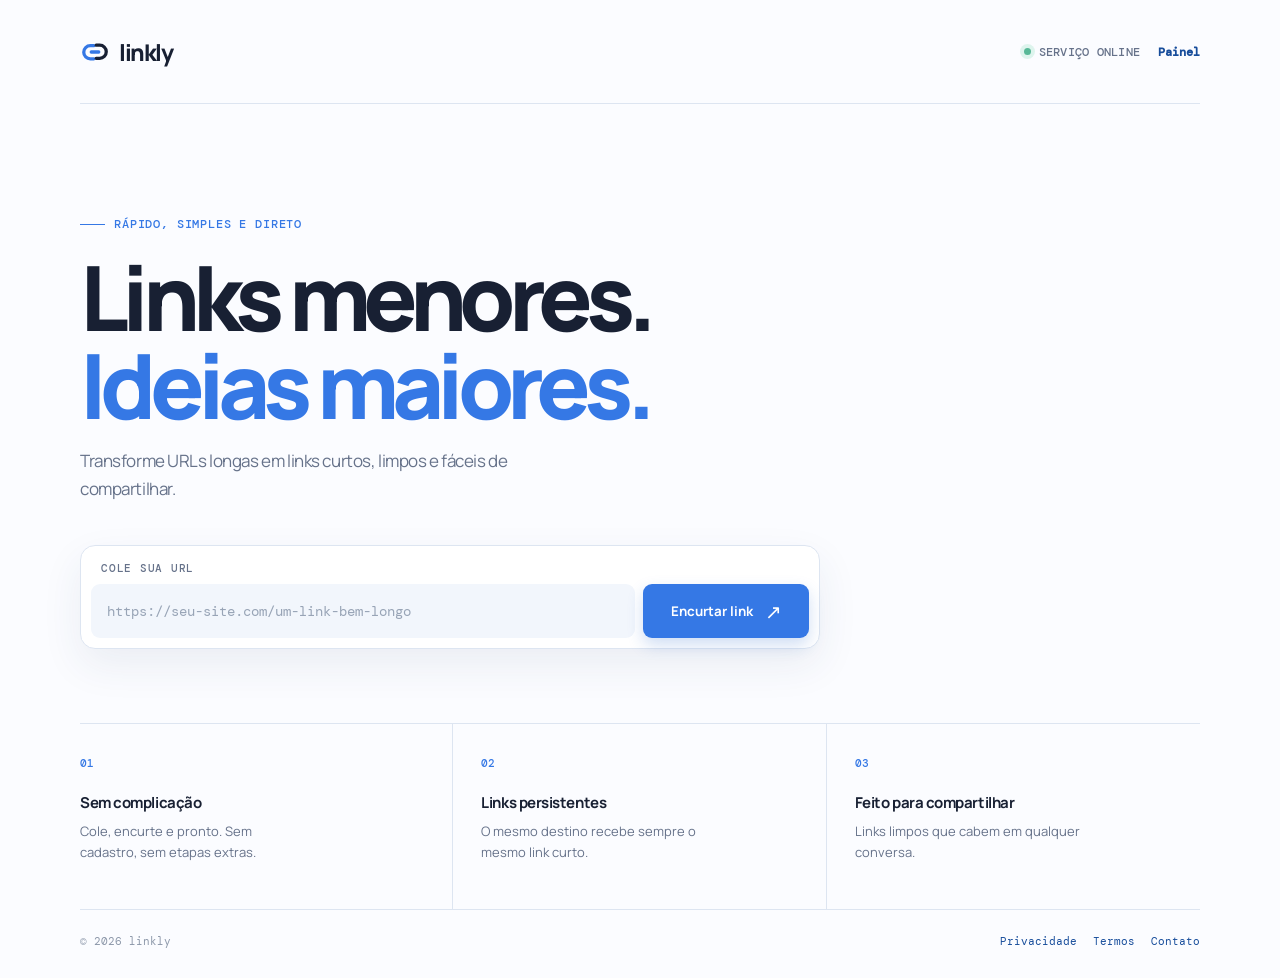
==== encurtador-url/src/main/resources/static/index.html @ 8646ec0a "Prepare Linkly for deployment" ====
<!doctype html>
<html lang="pt-BR">
  <head>
    <meta charset="UTF-8" />
    <meta name="viewport" content="width=device-width, initial-scale=1.0" />
    <meta name="description" content="Encurte links longos em segundos." />
    <title>linkly — Encurtador de links</title>
    <link rel="icon" href="logo.svg" type="image/svg+xml" />
    <link rel="preconnect" href="https://fonts.googleapis.com" />
    <link rel="preconnect" href="https://fonts.gstatic.com" crossorigin />
    <link href="https://fonts.googleapis.com/css2?family=DM+Mono:wght@400;500&family=Manrope:wght@400;500;600;700;800&display=swap" rel="stylesheet" />
    <link rel="stylesheet" href="styles.css" />
  </head>
  <body>
    <aside class="ad-rail ad-rail-left" aria-label="Espaço reservado para publicidade">Publicidade</aside>
    <aside class="ad-rail ad-rail-right" aria-label="Espaço reservado para publicidade">Publicidade</aside>
    <main class="page-shell">
      <nav class="nav" aria-label="Navegação principal">
        <a class="brand" href="/" aria-label="Linkly — início"><img class="brand-mark" src="logo.svg" alt="" />linkly</a>
        <span class="nav-tools"><span class="nav-status"><i></i> serviço online</span><a class="panel-link" href="painel.html">Painel</a></span>
      </nav>

      <section class="hero" aria-labelledby="page-title">
        <div class="hero-copy">
          <div class="eyebrow"><span></span> rápido, simples e direto</div>
          <h1 id="page-title">Links menores.<br /><em>Ideias maiores.</em></h1>
          <p class="intro">Transforme URLs longas em links curtos, limpos e fáceis de compartilhar.</p>

          <form id="shorten-form" class="shorten-card" novalidate>
            <label for="url">Cole sua URL</label>
            <div class="input-row">
              <input id="url" name="url" type="url" inputmode="url" autocomplete="url" placeholder="https://seu-site.com/um-link-bem-longo" required />
              <button id="submit-button" type="submit">
                <span class="button-label">Encurtar link</span>
                <span class="loading-orbit" aria-hidden="true"><i></i><i></i><i></i></span>
                <b class="button-icon" aria-hidden="true">↗</b>
              </button>
            </div>
            <p id="form-message" class="form-message" aria-live="polite"></p>
          </form>
        </div>

        <section id="result" class="result-card" hidden aria-live="polite">
          <div class="result-heading">
            <span class="success-icon">✓</span>
            <div><strong>Seu link está pronto</strong><small>Copie e compartilhe onde quiser.</small></div>
          </div>
          <div class="result-link-row">
            <a id="short-link" href="#" target="_blank" rel="noopener noreferrer"></a>
            <button id="copy-button" type="button" aria-label="Copiar link encurtado"><span>Copiar</span><span class="copy-icon" aria-hidden="true">⧉</span></button>
          </div>
          <a id="original-link" class="original-link" href="#" target="_blank" rel="noopener noreferrer"></a>
        </section>
      </section>

      <section class="benefits" aria-label="Benefícios">
        <article><span>01</span><h2>Sem complicação</h2><p>Cole, encurte e pronto. Sem cadastro, sem etapas extras.</p></article>
        <article><span>02</span><h2>Links persistentes</h2><p>O mesmo destino recebe sempre o mesmo link curto.</p></article>
        <article><span>03</span><h2>Feito para compartilhar</h2><p>Links limpos que cabem em qualquer conversa.</p></article>
      </section>
      <footer><span>© <span id="year"></span> linkly</span><span class="footer-links"><a href="privacidade.html">Privacidade</a><a href="termos.html">Termos</a><a href="contato.html">Contato</a></span></footer>
    </main>
    <script src="app.js"></script>
  </body>
</html>
---- encurtador-url/src/main/resources/static/styles.css ----
:root { --ink:#182033; --muted:#66728a; --paper:#fbfcff; --blue:#3578e5; --blue-dark:#174d9b; --blue-pale:#eaf2ff; --line:#dde5f1; --card:#fff; }
* { box-sizing:border-box; } body { margin:0; color:var(--ink); background:var(--paper); font-family:Manrope,Arial,sans-serif; } body::before { position:fixed; inset:0; z-index:-1; content:""; opacity:.42; background-image:radial-gradient(#cad7ea .7px,transparent .7px); background-size:12px 12px; pointer-events:none; }.page-shell { width:min(1120px,calc(100% - 48px)); min-height:100vh; margin:auto; display:flex; flex-direction:column; }.nav { height:104px; display:flex; align-items:center; justify-content:space-between; border-bottom:1px solid var(--line); }.brand { display:inline-flex; align-items:center; gap:9px; color:var(--ink); font-size:23px; font-weight:800; letter-spacing:-1.4px; text-decoration:none; }.brand-mark { width:30px; height:30px; display:block; }.nav-status { display:flex; align-items:center; gap:8px; color:var(--muted); font:500 12px "DM Mono",monospace; letter-spacing:.02em; text-transform:uppercase; }.nav-status i { width:7px; height:7px; border-radius:50%; background:#57b897; box-shadow:0 0 0 4px #ddf4ed; }
.ad-rail { position:fixed; top:50%; z-index:2; width:120px; height:600px; display:grid; place-items:center; color:#a7b0c0; border:1px dashed #d9e0eb; background:rgba(248,250,254,.76); font:500 10px "DM Mono",monospace; letter-spacing:.11em; text-transform:uppercase; transform:translateY(-45%); writing-mode:vertical-rl; }.ad-rail-left { left:max(20px, calc((100vw - 1440px) / 2)); }.ad-rail-right { right:max(20px, calc((100vw - 1440px) / 2)); }
.hero { padding:clamp(64px,9vw,112px) 0 74px; }.eyebrow { display:flex; align-items:center; gap:9px; color:var(--blue); font:500 12px "DM Mono",monospace; letter-spacing:.07em; text-transform:uppercase; }.eyebrow span { width:25px; height:1px; background:var(--blue); }h1 { max-width:760px; margin:21px 0 18px; font-size:clamp(52px,7.4vw,90px); font-weight:800; letter-spacing:-.075em; line-height:.98; }h1 em { color:var(--blue); font-style:normal; }.intro { width:min(100%,490px); margin:0 0 42px; color:var(--muted); font-size:17px; line-height:1.65; letter-spacing:-.025em; }
.shorten-card { max-width:740px; padding:10px; border:1px solid var(--line); border-radius:15px; background:var(--card); box-shadow:0 16px 40px rgba(38,64,107,.08); }label { display:block; margin:5px 10px 9px; color:var(--muted); font:500 11px "DM Mono",monospace; letter-spacing:.07em; text-transform:uppercase; }.input-row { display:flex; gap:8px; }input { min-width:0; flex:1; padding:17px 15px; outline:none; border:1px solid transparent; border-radius:9px; color:var(--ink); background:#f2f6fc; font:400 14px "DM Mono",monospace; transition:border .2s,box-shadow .2s; }input::placeholder { color:#98a4b6; }input:focus { border-color:#7baafb; box-shadow:0 0 0 3px #e5efff; }button { border:0; border-radius:9px; cursor:pointer; font-family:inherit; font-weight:700; transition:transform .2s,background .2s; }button:hover { transform:translateY(-1px); }#submit-button { position:relative; display:flex; min-width:166px; align-items:center; justify-content:center; gap:12px; overflow:hidden; padding:0 18px; color:#fff; background:var(--blue); box-shadow:0 7px 16px rgba(43,104,205,.22); white-space:nowrap; }#submit-button b { font-size:20px; font-weight:500; }.loading-orbit { position:relative; display:none; width:21px; height:21px; animation:orbit 1.2s cubic-bezier(.5,0,.5,1) infinite; }.loading-orbit i { position:absolute; width:5px; height:5px; border-radius:50%; background:#fff; }.loading-orbit i:nth-child(1) { top:0; left:8px; }.loading-orbit i:nth-child(2) { right:0; bottom:3px; opacity:.68; }.loading-orbit i:nth-child(3) { bottom:3px; left:0; opacity:.38; }#submit-button.is-loading { cursor:wait; transform:none; background:#427fe0; }#submit-button.is-loading .button-icon { display:none; }#submit-button.is-loading .loading-orbit { display:block; }.form-message { min-height:0; margin:0 10px; color:#bd4b45; font-size:12px; line-height:1.25; }.form-message:not(:empty) { margin-top:9px; margin-bottom:3px; }
.result-card { max-width:740px; margin-top:17px; padding:18px; border:1px solid #cbdcf6; border-radius:15px; background:#f8fbff; animation:rise .35s ease-out; }.result-heading { display:flex; align-items:center; gap:11px; margin-bottom:15px; }.success-icon { width:28px; height:28px; display:grid; place-items:center; border-radius:50%; color:#fff; background:var(--blue); font-weight:800; }.result-heading strong,.result-heading small { display:block; }.result-heading strong { font-size:14px; }.result-heading small { margin-top:2px; color:var(--muted); font-size:12px; }.result-link-row { display:flex; align-items:center; gap:9px; padding:8px 8px 8px 14px; border:1px solid #e0e7f2; border-radius:10px; background:#fff; }.result-link-row a { overflow:hidden; flex:1; color:var(--blue-dark); font:500 14px "DM Mono",monospace; text-decoration:none; text-overflow:ellipsis; white-space:nowrap; }.result-link-row button { display:flex; align-items:center; gap:7px; padding:10px 12px; color:#fff; background:var(--ink); font-size:12px; }.copy-icon { font-size:17px; }.original-link { display:block; overflow:hidden; margin:12px 2px 0; color:var(--muted); font:400 11px "DM Mono",monospace; text-decoration:none; text-overflow:ellipsis; white-space:nowrap; }
.benefits { display:grid; grid-template-columns:repeat(3,1fr); border-top:1px solid var(--line); }.benefits article { min-height:185px; padding:26px 28px 25px 0; border-right:1px solid var(--line); }.benefits article:not(:first-child) { padding-left:28px; }.benefits article:last-child { border-right:0; }.benefits span { color:var(--blue); font:500 11px "DM Mono",monospace; }.benefits h2 { margin:20px 0 8px; font-size:15px; letter-spacing:-.03em; }.benefits p { max-width:230px; margin:0; color:var(--muted); font-size:13px; line-height:1.6; }footer { display:flex; justify-content:space-between; padding:24px 0 30px; margin-top:auto; border-top:1px solid var(--line); color:#8c97a9; font:400 11px "DM Mono",monospace; }
@keyframes rise { from { opacity:0; transform:translateY(8px); } to { opacity:1; transform:translateY(0); } }@keyframes orbit { to { transform:rotate(360deg); } }
@media (max-width:650px) { .page-shell { width:min(100% - 32px,1120px); }.nav { height:77px; }.nav-status { font-size:10px; }.hero { padding-top:66px; }.input-row { flex-direction:column; }#submit-button { min-height:52px; justify-content:space-between; }.benefits { grid-template-columns:1fr; }.benefits article,.benefits article:not(:first-child) { min-height:0; padding:23px 0; border-right:0; border-bottom:1px solid var(--line); }.benefits article:last-child { border-bottom:0; }.result-link-row { flex-direction:column; align-items:stretch; }.result-link-row a { padding:7px 0; }.result-link-row button { justify-content:center; } }@media (max-width:1320px) { .ad-rail { display:none; } }@media (prefers-reduced-motion:reduce) { *,*::before,*::after { animation-duration:.01ms!important; animation-iteration-count:1!important; transition-duration:.01ms!important; } }
.footer-links { display:flex; gap:16px; }.footer-links a,.legal-content a { color:var(--blue-dark); text-decoration:none; }.footer-links a:hover,.legal-content a:hover { text-decoration:underline; }.back-link { color:var(--blue-dark); font-size:13px; font-weight:700; text-decoration:none; }.legal-shell { width:min(880px,calc(100% - 48px)); }.legal-content { width:min(100%,680px); padding:86px 0 80px; }.legal-content h1 { margin-bottom:14px; }.legal-content h2 { margin:42px 0 10px; font-size:20px; letter-spacing:-.035em; }.legal-content p { color:var(--muted); font-size:15px; line-height:1.75; }.legal-date,.legal-note { color:#8d99ab!important; font:400 12px "DM Mono",monospace; }.contact-content { min-height:calc(100vh - 208px); }.contact-email { display:inline-block; margin:10px 0 20px; color:var(--blue)!important; font-size:clamp(21px,4vw,32px); font-weight:800; letter-spacing:-.045em; }@media (max-width:650px) { .legal-shell { width:min(100% - 32px,880px); }.legal-content { padding:60px 0; }.back-link { font-size:12px; }.footer-links { gap:12px; } }
.nav-tools { display:flex; align-items:center; gap:18px; }.panel-link { color:var(--blue-dark); font:700 12px "DM Mono",monospace; text-decoration:none; }.panel-link:hover { text-decoration:underline; }.panel-intro { padding:76px 0 34px; }.panel-intro h1 { margin-bottom:12px; font-size:clamp(48px,6.5vw,76px); }.panel-intro p { max-width:480px; margin:0; color:var(--muted); line-height:1.65; }.panel-login { max-width:520px; padding:25px; border:1px solid var(--line); border-radius:15px; background:#fff; box-shadow:0 16px 40px rgba(38,64,107,.07); }.panel-login h2,.dashboard-head h2,.table-heading h2 { margin:0; font-size:18px; letter-spacing:-.04em; }.panel-login p { color:var(--muted); font-size:13px; }.panel-login-row { display:flex; gap:8px; }.panel-login-row button { padding:0 22px; color:#fff; background:var(--blue); }.dashboard-head,.table-heading { display:flex; align-items:center; justify-content:space-between; }.dashboard-head { margin:8px 0 18px; }.quiet-button { padding:8px 10px; border:1px solid var(--line); color:var(--blue-dark); background:#fff; font-size:12px; }.metrics-grid { display:grid; grid-template-columns:repeat(2,minmax(0,1fr)); gap:12px; }.metrics-grid article { padding:22px; border:1px solid var(--line); border-radius:13px; background:#fff; }.metrics-grid span,.metrics-grid small { display:block; color:var(--muted); font:500 11px "DM Mono",monospace; }.metrics-grid strong { display:block; margin:10px 0 4px; color:var(--blue); font-size:38px; letter-spacing:-.07em; }.links-table-wrap { margin:18px 0 68px; padding:20px; border:1px solid var(--line); border-radius:13px; background:#fff; }.table-heading { margin-bottom:15px; }.links-table-scroll { overflow:auto; }table { width:100%; min-width:620px; border-collapse:collapse; text-align:left; }th { padding:0 12px 11px; color:#8a96a8; border-bottom:1px solid var(--line); font:500 10px "DM Mono",monospace; letter-spacing:.05em; text-transform:uppercase; }td { max-width:290px; overflow:hidden; padding:13px 12px; border-bottom:1px solid #edf1f6; color:var(--muted); font:400 12px "DM Mono",monospace; text-overflow:ellipsis; white-space:nowrap; }td a { color:var(--blue-dark); font-weight:500; text-decoration:none; }.empty-links { margin:20px 0 0; color:var(--muted); font-size:13px; text-align:center; }@media (max-width:650px) { .nav-tools { gap:10px; }.nav-tools .nav-status { display:none; }.panel-intro { padding-top:58px; }.panel-login-row { flex-direction:column; }.panel-login-row button { min-height:48px; }.metrics-grid { grid-template-columns:1fr; }.links-table-wrap { padding:15px; } }
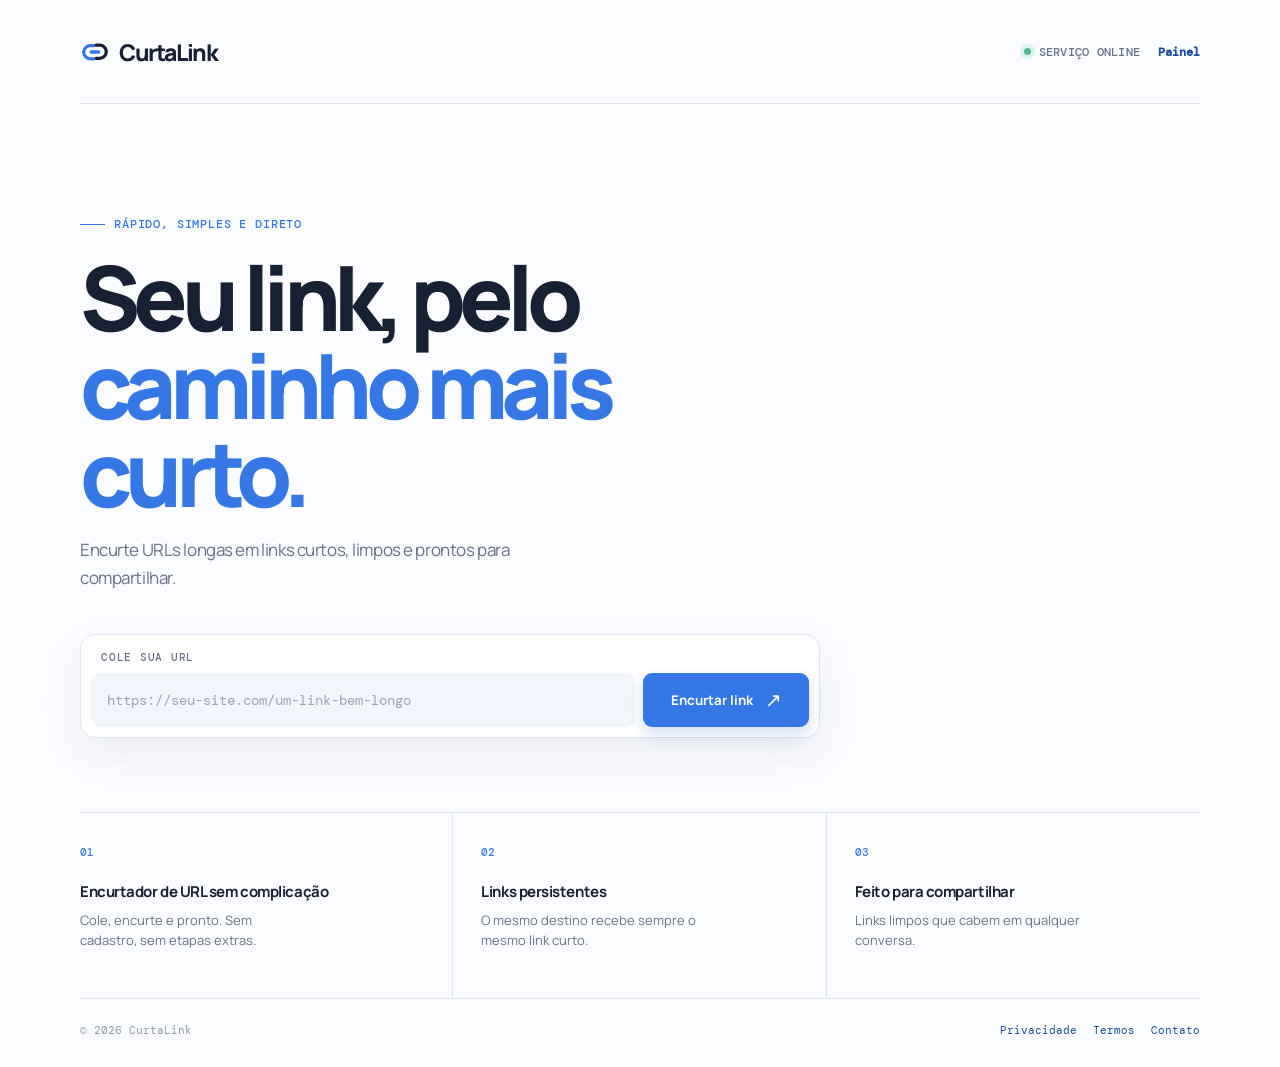
==== commit e2e0271b: "feat: estreia a marca CurtaLink e otimiza SEO" ====
--- a/encurtador-url/src/main/resources/static/index.html
+++ b/encurtador-url/src/main/resources/static/index.html
@@ -3,28 +3,40 @@
   <head>
     <meta charset="UTF-8" />
     <meta name="viewport" content="width=device-width, initial-scale=1.0" />
-    <meta name="description" content="Encurte links longos em segundos." />
-    <title>linkly — Encurtador de links</title>
+    <meta name="description" content="CurtaLink é um encurtador de URL gratuito, rápido e simples para criar links curtos e fáceis de compartilhar." />
+    <meta name="robots" content="index,follow,max-image-preview:large,max-snippet:-1,max-video-preview:-1" />
+    <meta name="theme-color" content="#3578e5" />
+    <meta name="application-name" content="CurtaLink" />
+    <meta property="og:type" content="website" />
+    <meta property="og:locale" content="pt_BR" />
+    <meta property="og:title" content="CurtaLink — Encurtador de URL gratuito" />
+    <meta property="og:description" content="Transforme URLs longas em links curtos, limpos e fáceis de compartilhar." />
+    <meta name="twitter:card" content="summary" />
+    <meta name="twitter:title" content="CurtaLink — Encurtador de URL gratuito" />
+    <meta name="twitter:description" content="Transforme URLs longas em links curtos, limpos e fáceis de compartilhar." />
+    <title>CurtaLink — Encurtador de URL gratuito</title>
     <link rel="icon" href="logo.svg" type="image/svg+xml" />
     <link rel="preconnect" href="https://fonts.googleapis.com" />
     <link rel="preconnect" href="https://fonts.gstatic.com" crossorigin />
     <link href="https://fonts.googleapis.com/css2?family=DM+Mono:wght@400;500&family=Manrope:wght@400;500;600;700;800&display=swap" rel="stylesheet" />
     <link rel="stylesheet" href="styles.css" />
+    <script src="seo.js"></script>
+    <script async src="https://pagead2.googlesyndication.com/pagead/js/adsbygoogle.js?client=ca-pub-1899340171924938" crossorigin="anonymous"></script>
   </head>
   <body>
     <aside class="ad-rail ad-rail-left" aria-label="Espaço reservado para publicidade">Publicidade</aside>
     <aside class="ad-rail ad-rail-right" aria-label="Espaço reservado para publicidade">Publicidade</aside>
     <main class="page-shell">
       <nav class="nav" aria-label="Navegação principal">
-        <a class="brand" href="/" aria-label="Linkly — início"><img class="brand-mark" src="logo.svg" alt="" />linkly</a>
+        <a class="brand" href="/" aria-label="CurtaLink — início"><img class="brand-mark" src="logo.svg" alt="" />CurtaLink</a>
         <span class="nav-tools"><span class="nav-status"><i></i> serviço online</span><a class="panel-link" href="painel.html">Painel</a></span>
       </nav>
 
       <section class="hero" aria-labelledby="page-title">
         <div class="hero-copy">
           <div class="eyebrow"><span></span> rápido, simples e direto</div>
-          <h1 id="page-title">Links menores.<br /><em>Ideias maiores.</em></h1>
-          <p class="intro">Transforme URLs longas em links curtos, limpos e fáceis de compartilhar.</p>
+          <h1 id="page-title">Seu link, pelo<br /><em>caminho mais curto.</em></h1>
+          <p class="intro">Encurte URLs longas em links curtos, limpos e prontos para compartilhar.</p>
 
           <form id="shorten-form" class="shorten-card" novalidate>
             <label for="url">Cole sua URL</label>
@@ -54,11 +66,11 @@
       </section>
 
       <section class="benefits" aria-label="Benefícios">
-        <article><span>01</span><h2>Sem complicação</h2><p>Cole, encurte e pronto. Sem cadastro, sem etapas extras.</p></article>
+        <article><span>01</span><h2>Encurtador de URL sem complicação</h2><p>Cole, encurte e pronto. Sem cadastro, sem etapas extras.</p></article>
         <article><span>02</span><h2>Links persistentes</h2><p>O mesmo destino recebe sempre o mesmo link curto.</p></article>
         <article><span>03</span><h2>Feito para compartilhar</h2><p>Links limpos que cabem em qualquer conversa.</p></article>
       </section>
-      <footer><span>© <span id="year"></span> linkly</span><span class="footer-links"><a href="privacidade.html">Privacidade</a><a href="termos.html">Termos</a><a href="contato.html">Contato</a></span></footer>
+      <footer><span>© <span id="year"></span> CurtaLink</span><span class="footer-links"><a href="privacidade.html">Privacidade</a><a href="termos.html">Termos</a><a href="contato.html">Contato</a></span></footer>
     </main>
     <script src="app.js"></script>
   </body>
